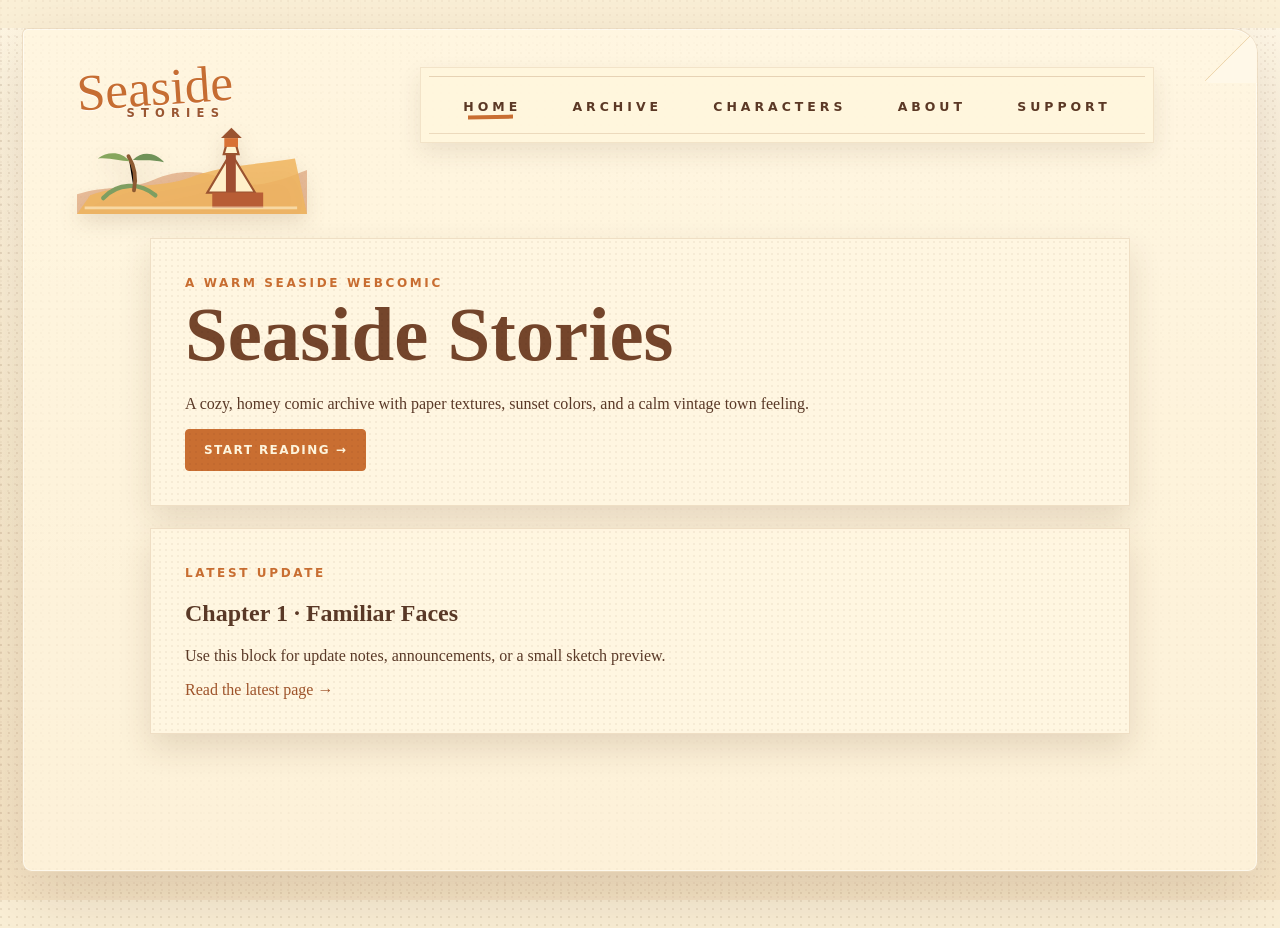
==== index.html @ c540cde9 "Website shell upload added html files and assets folder v1" ====
<!doctype html><html lang="en"><head><meta charset="utf-8"/><meta name="viewport" content="width=device-width, initial-scale=1"/><title>Home - Seaside Stories</title><link rel="stylesheet" href="assets/css/styles.css"/></head><body><!-- Main beige paper container. Everything visible on the page lives inside this frame. -->
  <div class="site-frame"><!-- Shared site header: logo/art, desktop menu, and mobile hamburger menu. -->
    <header class="site-header">
  <div class="brand-block">
    <a class="logo" href="index.html">Seaside<span>STORIES</span></a>
    <img class="brand-art" src="assets/visuals/lighthouse.svg" alt="">
  </div>

  <button class="mobile-menu-toggle" type="button" aria-expanded="false" aria-controls="top-nav">
    <span>Menu</span>
    <i aria-hidden="true"></i>
  </button>

  <nav id="top-nav" class="top-nav" aria-label="Main navigation">
    <a href="index.html" class="active">Home</a>
    <a href="archive.html">Archive</a>
    <a href="characters.html">Characters</a>
    <a href="about.html">About</a>
    <a href="support.html">Support</a>
  </nav>
</header>
<main class="page-shell"><section class="hero-card"><span class="card-kicker">A warm seaside webcomic</span><h1>Seaside Stories</h1><p>A cozy, homey comic archive with paper textures, sunset colors, and a calm vintage town feeling.</p><a class="button" href="comic.html?chapter=1&page=1">Start Reading →</a></section><section class="archive-card"><span class="card-kicker">Latest Update</span><h2>Chapter 1 · Familiar Faces</h2><p>Use this block for update notes, announcements, or a small sketch preview.</p><a href="comic.html?chapter=1&page=3">Read the latest page →</a></section></main></div>  <script src="assets/js/menu.js"></script>
</body></html>
---- assets/css/styles.css ----
/*
  SEASIDE STORIES STYLE SHEET
  ----------------------------
  Edit the colors in :root first. Most of the warm paper/seaside look comes
  from these variables plus the paper texture backgrounds below.

  Main editable areas:
  - :root colors: palette for the whole site
  - body and .site-frame: background paper/container texture
  - .episode-thumb: left sidebar episode sketch icons
  - .top-nav: torn-paper top menu
  - .comic-card, .paper-panel, .note-card: paper cards
*/


:root {
  --ink: #5a3927;
  --ink-soft: #8a623d;
  --muted: #b17a4a;
  --copper: #c96e31;
  --copper-dark: #9f542b;
  --sun: #f3bd64;
  --sand: #f7e7c0;
  --paper: #fff4d7;
  --paper-deep: #f1dbad;
  --sea: #6faaa1;
  --sea-dark: #477d78;
  --cream: #fff8e8;
  --shadow: rgba(82, 48, 25, .18);
  --max: 1420px;
  --nav-height: 76px;
}
* { box-sizing: border-box; }
html {
  min-height: 100%;
  background: #fbf0d7;
}
/* Full-page paper background. Change this if the background feels too busy/light/dark. */
body {
  margin: 0;
  min-height: 100vh;
  font-family: Georgia, 'Times New Roman', serif;
  color: var(--ink);
  overflow-x: hidden;
  background-color: #fbf0d7;
  background-image:
    radial-gradient(circle at 1px 1px, rgba(111, 73, 42, .10) 0 1px, transparent 1.35px),
    radial-gradient(circle at 22% 18%, rgba(255, 244, 215, .62), transparent 30rem),
    linear-gradient(180deg, #fff8e8 0%, #f9ecd0 48%, #f7e6c7 100%);
  background-repeat: repeat, no-repeat, no-repeat;
  background-size: 8px 8px, 100% 100%, 100% 100%;
  background-attachment: scroll, fixed, fixed;
}
body::before {
  content: '';
  position: fixed;
  inset: 0;
  pointer-events: none;
  opacity: .22;
  background-image:
    radial-gradient(circle at 1px 1px, rgba(111, 73, 42, .18) 0 1px, transparent 1.4px),
    linear-gradient(90deg, rgba(115, 78, 43, .05) 1px, transparent 1px),
    linear-gradient(0deg, rgba(115, 78, 43, .035) 1px, transparent 1px);
  background-size: 7px 7px, 72px 72px, 72px 72px;
  mix-blend-mode: multiply;
}
a { color: var(--copper-dark); text-decoration: none; }
a:hover { color: var(--copper); }
button { font: inherit; }
/* Large beige container that holds every page layout. */
.site-frame {
  width: min(var(--max), calc(100% - 44px));
  margin: 28px auto;
  min-height: calc(100vh - 56px);
  position: relative;
  padding: 28px 28px 36px;
  background: rgba(255, 246, 224, .72);
  border: 1px solid rgba(146, 94, 49, .16);
  border-radius: 6px 26px 10px 10px;
  box-shadow: 0 24px 70px rgba(75, 39, 18, .16), inset 0 0 0 1px rgba(255,255,255,.55);
}
.site-frame::after {
  content: '';
  position: absolute;
  right: 0; top: 0;
  width: 54px; height: 54px;
  background: linear-gradient(135deg, transparent 0 49%, rgba(225,191,135,.55) 50%, #fff8e8 51%);
  border-radius: 0 24px 0 8px;
}
.site-header {
  display: grid;
  grid-template-columns: 270px 1fr;
  align-items: start;
  gap: 24px;
  margin-bottom: 24px;
}
.brand-block { position: relative; min-height: 150px; padding: 10px 0 0 26px; }
.logo {
  display: inline-block;
  font-family: 'Brush Script MT', 'Segoe Script', cursive;
  font-size: clamp(2.4rem, 4vw, 4.15rem);
  line-height: .82;
  color: #c66d32;
  transform: rotate(-4deg);
  text-shadow: 0 1px 0 rgba(255,255,255,.8);
}
.logo span { display: block; font: 800 .72rem/1.2 system-ui, sans-serif; letter-spacing: .54em; margin-left: 48px; color: #9a5732; transform: rotate(4deg); }
.brand-art { width: 230px; margin-top: -8px; display:block; filter: drop-shadow(0 8px 10px rgba(99,60,28,.16)); }
/* Desktop top menu. On narrower screens this turns into the hamburger menu. */
.top-nav {
  justify-self: center;
  margin-top: 10px;
  height: var(--nav-height);
  padding: 0 42px;
  display: flex;
  align-items: center;
  justify-content: center;
  gap: clamp(24px, 4vw, 58px);
  position: relative;
  background: rgba(255, 246, 221, .88);
  border: 1px solid rgba(146,94,49,.12);
  box-shadow: 0 10px 22px rgba(82,48,25,.10);
}
.top-nav::before, .top-nav::after { content:''; position:absolute; inset: 8px; border-top:1px solid rgba(156,106,61,.13); border-bottom:1px solid rgba(156,106,61,.10); pointer-events:none; }
.top-nav a { font: 800 .78rem/1 system-ui, sans-serif; letter-spacing: .32em; text-transform: uppercase; color: #5b3825; padding: 27px 0 22px; position: relative; }
.top-nav a.active::after, .top-nav a:hover::after { content:''; position:absolute; left: 8%; right: 14%; bottom: 17px; height: 4px; background: var(--copper); transform: rotate(-1deg); }
.header-actions, .sun-icon { display: none; }
.mobile-menu-toggle {
  display: none;
  justify-self: end;
  align-self: start;
  margin-top: 18px;
  border: 1px solid rgba(201, 110, 49, .45);
  background: rgba(255, 246, 221, .92);
  color: var(--copper-dark);
  padding: 12px 14px;
  border-radius: 4px;
  box-shadow: 0 8px 16px rgba(82,48,25,.10);
  text-transform: uppercase;
  letter-spacing: .12em;
  font: 800 .76rem/1 system-ui, sans-serif;
  cursor: pointer;
  gap: 10px;
  align-items: center;
}
.mobile-menu-toggle i,
.mobile-menu-toggle i::before,
.mobile-menu-toggle i::after {
  display: block;
  width: 18px;
  height: 2px;
  background: var(--copper);
  border-radius: 999px;
  content: '';
  transition: transform .18s ease, opacity .18s ease;
}
.mobile-menu-toggle i { position: relative; }
.mobile-menu-toggle i::before { position: absolute; transform: translateY(-6px); }
.mobile-menu-toggle i::after { position: absolute; transform: translateY(6px); }
.mobile-menu-toggle.is-open i { background: transparent; }
.mobile-menu-toggle.is-open i::before { transform: rotate(45deg); }
.mobile-menu-toggle.is-open i::after { transform: rotate(-45deg); }
.reader-layout { display:grid; grid-template-columns: 292px minmax(0, 1fr) 278px; gap: 28px; align-items:start; }
.paper-panel, .comic-card, .note-card, .comments-card, .options-card, .archive-card, .hero-card, .character-card {
  position: relative;
  background: rgba(255, 247, 226, .90);
  border: 1px solid rgba(153,98,49,.16);
  box-shadow: 0 14px 30px rgba(87,48,22,.14);
}
.paper-panel::before, .comic-card::before, .note-card::before, .comments-card::before, .options-card::before, .archive-card::before, .hero-card::before, .character-card::before {
  content:''; position:absolute; inset:0; pointer-events:none; opacity:.38;
  background-image: radial-gradient(circle, rgba(112,72,42,.16) 0 1px, transparent 1.5px);
  background-size: 6px 6px;
  mix-blend-mode:multiply;
}
.left-sidebar { padding: 26px 18px 24px; min-height: 850px; }
.chapter-kicker, .card-kicker { font: 800 .75rem/1.2 system-ui, sans-serif; letter-spacing:.22em; color: var(--copper); text-transform:uppercase; }
.left-sidebar h1 { font-size: 1.5rem; margin: 12px 0 22px; }
.back-link { display:inline-block; margin-bottom: 24px; font: 600 .9rem system-ui, sans-serif; }
.episode-list { display:grid; gap:8px; padding: 10px; background: rgba(255,236,178,.34); }
.episode-link { display:grid; grid-template-columns: 54px 1fr; gap:12px; align-items:center; padding: 8px; color:var(--ink); }
.episode-link.active { background: rgba(246,200,105,.60); }
/* Small episode icons in the left sidebar. These use `icon` from comic-data.js, not the full comic page. */
.episode-thumb { width:54px; height:44px; object-fit:cover; border: 2px solid #e2c690; background:#f9ecd0; filter: sepia(.15) saturate(.9); box-shadow: 0 2px 4px rgba(83,46,23,.12); }
.episode-no { display:block; font: 800 .7rem system-ui,sans-serif; letter-spacing:.12em; color:#c77a3a; }
.episode-title { display:block; font-size:.95rem; line-height:1.15; }
.sidebar-note { width: 218px; margin: 76px auto 50px; transform: rotate(-3deg); filter: drop-shadow(0 10px 8px rgba(88,51,26,.16)); }
.social-icons { display:flex; justify-content:center; gap:26px; font:800 1.1rem system-ui, sans-serif; color: var(--copper); }
.comic-card { padding: 28px 30px 22px; }
.comic-topbar { display:flex; justify-content:space-between; gap:18px; align-items:flex-start; margin-bottom: 28px; }
.comic-topbar h2 { margin:0; font-size:1.55rem; }
.tiny-star { width:28px; vertical-align:middle; margin-left:8px; }
.reading-mode { display:flex; align-items:center; gap:12px; font: 600 .78rem system-ui, sans-serif; color:var(--ink-soft); }
.segmented { display:inline-flex; border: 2px solid var(--copper); border-radius:4px; overflow:hidden; background:#fff7df; }
.segmented button { border:0; background:transparent; color: var(--copper-dark); padding: 11px 17px; text-transform:uppercase; letter-spacing:.12em; font:800 .75rem system-ui,sans-serif; cursor:pointer; }
.segmented button.active { background: var(--copper); color:#fff5df; }
.comic-reader { max-width: 650px; margin:0 auto; }
.comic-page { display:block; width:100%; margin:0 auto 12px; background:#fff7df; border: 1px solid rgba(151,94,43,.22); box-shadow: 0 3px 0 rgba(188,137,80,.18); }
.page-mode .comic-page:not(:first-child) { display:none; }
.reader-footer { margin: 18px auto 0; max-width:650px; display:grid; gap:12px; padding: 14px 20px; background:rgba(255,247,226,.82); border:1px solid rgba(153,98,49,.14); box-shadow:0 8px 18px rgba(87,48,22,.08); font:700 .9rem system-ui,sans-serif; }
.primary-nav-row { display:grid; grid-template-columns:1fr auto 1fr; align-items:center; gap:12px; }
.primary-nav-row a:last-child { justify-self:end; }
.secondary-nav-row { display:flex; align-items:center; justify-content:center; gap:28px; padding-top:10px; border-top:1px solid rgba(153,98,49,.13); flex-wrap:wrap; }
.secondary-nav-row a { min-width:92px; text-align:center; }
.reader-footer .disabled { opacity:.3; pointer-events:none; }
.right-sidebar { display:grid; gap:18px; }
.note-card { padding: 18px; min-height: 180px; }
.note-card .tape { position:absolute; left:18px; top:-18px; width:88px; transform:rotate(-8deg); }
.postcard { width:100%; display:block; margin-top:10px; filter: drop-shadow(0 5px 6px rgba(82,48,25,.12)); }
.note-quote { position:absolute; left:34px; top:42px; width:160px; font: italic 1rem/1.45 Georgia,serif; color:#765037; transform:rotate(-4deg); }
.options-card, .comments-card { padding:22px; }
.options-card h3, .comments-card h3 { margin:0 0 18px; font:800 .78rem system-ui,sans-serif; letter-spacing:.25em; text-transform:uppercase; }
.option-label { display:block; font-weight:700; margin:14px 0 9px; }
.option-buttons { display:grid; grid-template-columns: 1fr 1fr; gap:10px; }
.outline-button { border:1px solid var(--copper); background:#fff8e5; color:var(--copper-dark); padding:10px 12px; text-transform:uppercase; font:800 .72rem system-ui,sans-serif; letter-spacing:.13em; }
.faux-slider { display:grid; grid-template-columns:auto 1fr auto; align-items:center; gap:12px; color:var(--copper); font-size:1.15rem; }
.faux-slider span:nth-child(2) { height:3px; background:linear-gradient(90deg, var(--copper) 55%, #e8d1a8 55%); position:relative; }
.faux-slider span:nth-child(2)::after { content:''; position:absolute; left:52%; top:50%; width:12px; height:12px; border-radius:50%; background:var(--copper); transform:translate(-50%,-50%); }
.text-size-row { display:flex; justify-content:space-between; align-items:baseline; font:800 1rem system-ui,sans-serif; }
.text-size-row b:nth-child(2){font-size:1.25rem}.text-size-row b:nth-child(3){font-size:1.45rem}
.comment-placeholder { border-top:1px solid rgba(138,98,58,.18); padding-top:14px; color:var(--ink-soft); font: .92rem/1.5 system-ui,sans-serif; }
.login-button { display:block; text-align:center; border:1px solid var(--copper); padding:12px; margin-top:14px; font:800 .82rem system-ui,sans-serif; color:var(--copper-dark); }
.page-shell { max-width: 980px; margin: 0 auto; }
.hero-card, .archive-card { padding: 34px; margin-bottom:22px; }
.hero-card h1, .page-shell h1 { font-size: clamp(2.4rem, 6vw, 4.8rem); color:#74452b; margin:0 0 12px; }
.button { display:inline-flex; align-items:center; justify-content:center; gap:8px; min-height:42px; padding:0 18px; border-radius:4px; border:1px solid var(--copper); background:var(--copper); color:#fff6df; font:800 .75rem system-ui,sans-serif; letter-spacing:.12em; text-transform:uppercase; }
.archive-pages { display:grid; gap:10px; margin-top:15px; }
.archive-pages a { padding:12px 14px; background:rgba(255,238,190,.55); border:1px solid rgba(153,98,49,.12); }
/* Responsive layout: top menu collapses into hamburger and sidebars stack. */
@media (max-width: 1120px) {
  .site-header { grid-template-columns: 1fr auto; align-items:start; }
  .brand-block { min-height: 118px; }
  .brand-art { width: 190px; }
  .mobile-menu-toggle { display: inline-flex; }
  .top-nav {
    grid-column: 1 / -1;
    justify-self: stretch;
    order: 3;
    display: none;
    height: auto;
    margin-top: 0;
    padding: 14px 18px;
    flex-direction: column;
    align-items: stretch;
    gap: 0;
  }
  .top-nav.is-open { display: flex; }
  .top-nav a { padding: 16px 4px; text-align: center; border-bottom: 1px solid rgba(156,106,61,.12); }
  .top-nav a:last-child { border-bottom: 0; }
  .top-nav a.active::after, .top-nav a:hover::after { bottom: 8px; left: 35%; right: 35%; }
  .reader-layout{grid-template-columns:1fr} .left-sidebar,.right-sidebar{min-height:auto} .left-sidebar{order:2}.comic-card{order:1}.right-sidebar{order:3}.episode-list{grid-template-columns:repeat(auto-fit,minmax(180px,1fr))}
}
@media (max-width: 700px) {
  .site-frame{width:100%; margin:0; padding:16px; border-radius:0; border-left:0; border-right:0}
  .comic-topbar{display:grid}.reading-mode{display:block}.segmented{margin-top:8px}.reader-footer{text-align:center} .brand-block{padding-left:0}
}

.characters-page code { background: rgba(255,238,190,.62); padding: .1rem .35rem; border-radius: 4px; color: var(--copper-dark); }
.characters-hero { overflow: hidden; }
.characters-hero::after { content: '✶'; position:absolute; right:34px; top:28px; color:var(--copper); font-size:2.2rem; transform:rotate(14deg); }
.character-grid { display:grid; gap:20px; margin:24px 0 38px; }
.character-card { display:grid; grid-template-columns: 190px 1fr; gap:24px; padding:22px; align-items:start; overflow:hidden; }
.character-card::after { content:''; position:absolute; left:26px; top:-13px; width:84px; height:30px; background:rgba(237,183,91,.55); transform:rotate(-7deg); box-shadow:0 2px 0 rgba(128,80,38,.08); }
.character-card img { width:100%; border:1px solid rgba(153,98,49,.18); background:#fff5dd; box-shadow:0 8px 16px rgba(87,48,22,.10); }
.character-card h2 { margin:8px 0 8px; font-size:1.65rem; }
.character-card p { line-height:1.65; margin:0 0 14px; }
.character-card ul { margin:0; padding-left:18px; line-height:1.7; color:var(--ink-soft); }
@media (max-width: 700px) { .character-card { grid-template-columns:1fr; } .character-card img { max-width:220px; } .primary-nav-row{grid-template-columns:1fr; text-align:center}.primary-nav-row a:last-child{justify-self:center}.secondary-nav-row{gap:14px} }
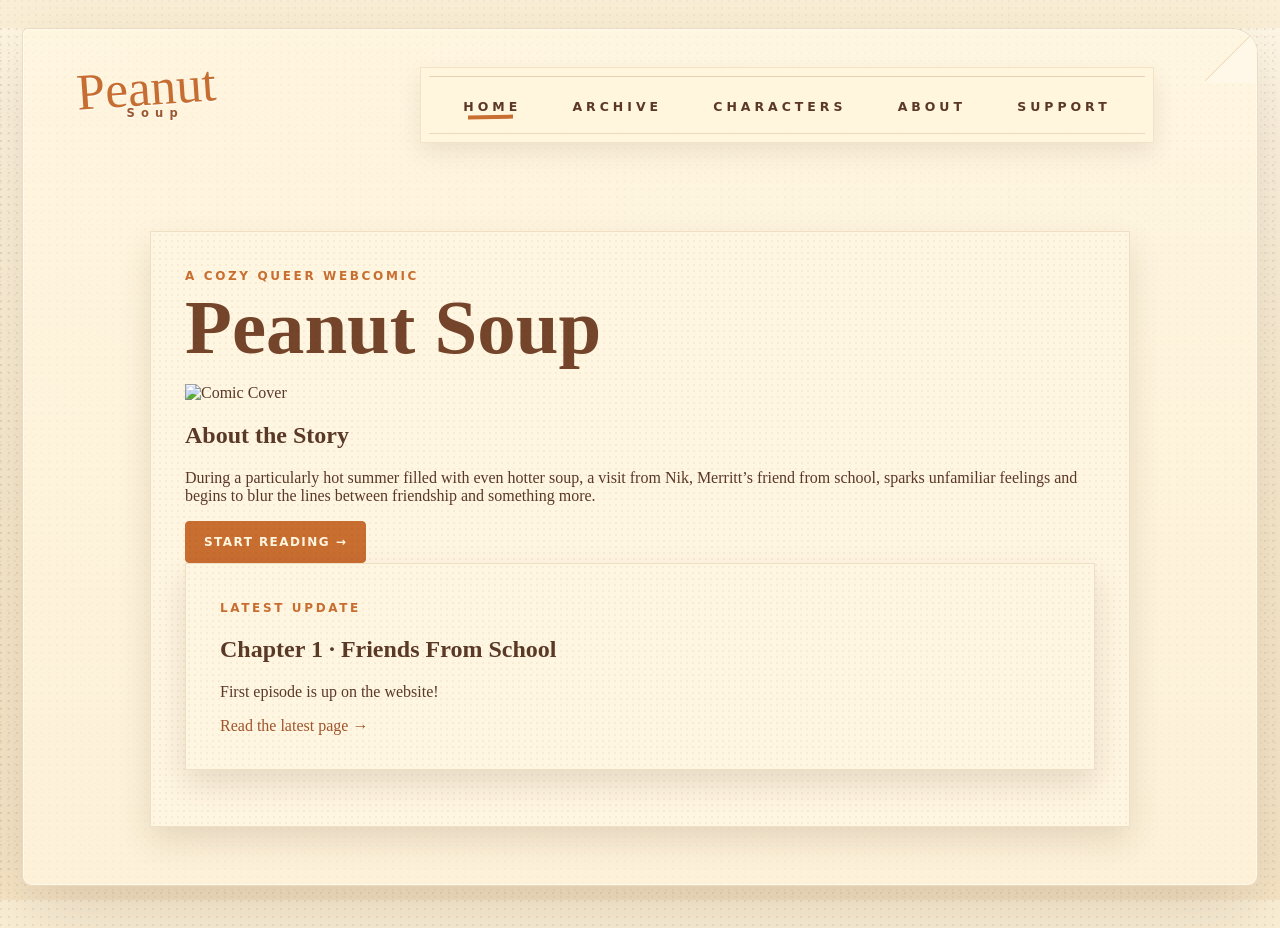
==== commit c1169312: "add index new version" ====
--- a/index.html
+++ b/index.html
@@ -1,9 +1,9 @@
-<!doctype html><html lang="en"><head><meta charset="utf-8"/><meta name="viewport" content="width=device-width, initial-scale=1"/><title>Home - Seaside Stories</title><link rel="stylesheet" href="assets/css/styles.css"/></head><body><!-- Main beige paper container. Everything visible on the page lives inside this frame. -->
+<!doctype html><html lang="en"><head><meta charset="utf-8"/><meta name="viewport" content="width=device-width, initial-scale=1"/><title>Home - Peanut Soup</title><link rel="stylesheet" href="assets/css/styles.css"/></head><body><!-- Main beige paper container. Everything visible on the page lives inside this frame. -->
   <div class="site-frame"><!-- Shared site header: logo/art, desktop menu, and mobile hamburger menu. -->
     <header class="site-header">
   <div class="brand-block">
-    <a class="logo" href="index.html">Seaside<span>STORIES</span></a>
-    <img class="brand-art" src="assets/visuals/lighthouse.svg" alt="">
+    <a class="logo" href="index.html">Peanut<span>Soup</span></a>
+   
   </div>
 
   <button class="mobile-menu-toggle" type="button" aria-expanded="false" aria-controls="top-nav">
@@ -19,5 +19,43 @@
     <a href="support.html">Support</a>
   </nav>
 </header>
-<main class="page-shell"><section class="hero-card"><span class="card-kicker">A warm seaside webcomic</span><h1>Seaside Stories</h1><p>A cozy, homey comic archive with paper textures, sunset colors, and a calm vintage town feeling.</p><a class="button" href="comic.html?chapter=1&page=1">Start Reading →</a></section><section class="archive-card"><span class="card-kicker">Latest Update</span><h2>Chapter 1 · Familiar Faces</h2><p>Use this block for update notes, announcements, or a small sketch preview.</p><a href="comic.html?chapter=1&page=3">Read the latest page →</a></section></main></div>  <script src="assets/js/menu.js"></script>
+<main class="page-shell"><section class="hero-card"><span class="card-kicker">A cozy queer webcomic</span><h1>Peanut Soup</h1>
+  
+  <section class="intro-panel">
+
+    <div class="cover-column">
+        <img src="assets/visuals/main-cover.jpg" 
+             alt="Comic Cover"
+             class="home-cover">
+    </div>
+
+    <div class="story-column">
+      <div class="description-card">
+              <h2>About the Story</h2>
+
+              
+              <p>
+                During a particularly hot summer filled with even hotter soup, a visit from Nik, Merritt’s friend from school, sparks unfamiliar feelings and begins to blur the lines between friendship and something more.
+              </p>
+        
+          </div>
+
+        <a class="button" href="comic.html?chapter=1&page=1">Start Reading →</a></section><section class="archive-card">
+        
+        <span class="card-kicker">Latest Update</span><h2>Chapter 1 · Friends From School</h2>
+        <p>First episode is up on the website!</p>
+        <a href="comic.html?chapter=1&page=3">Read the latest page →</a>
+      </section>
+    </main></div>  <script src="assets/js/menu.js"></script>
+
+
+       </div>
+
+   
+
+</section>
+
+  
+  
+
 </body></html>
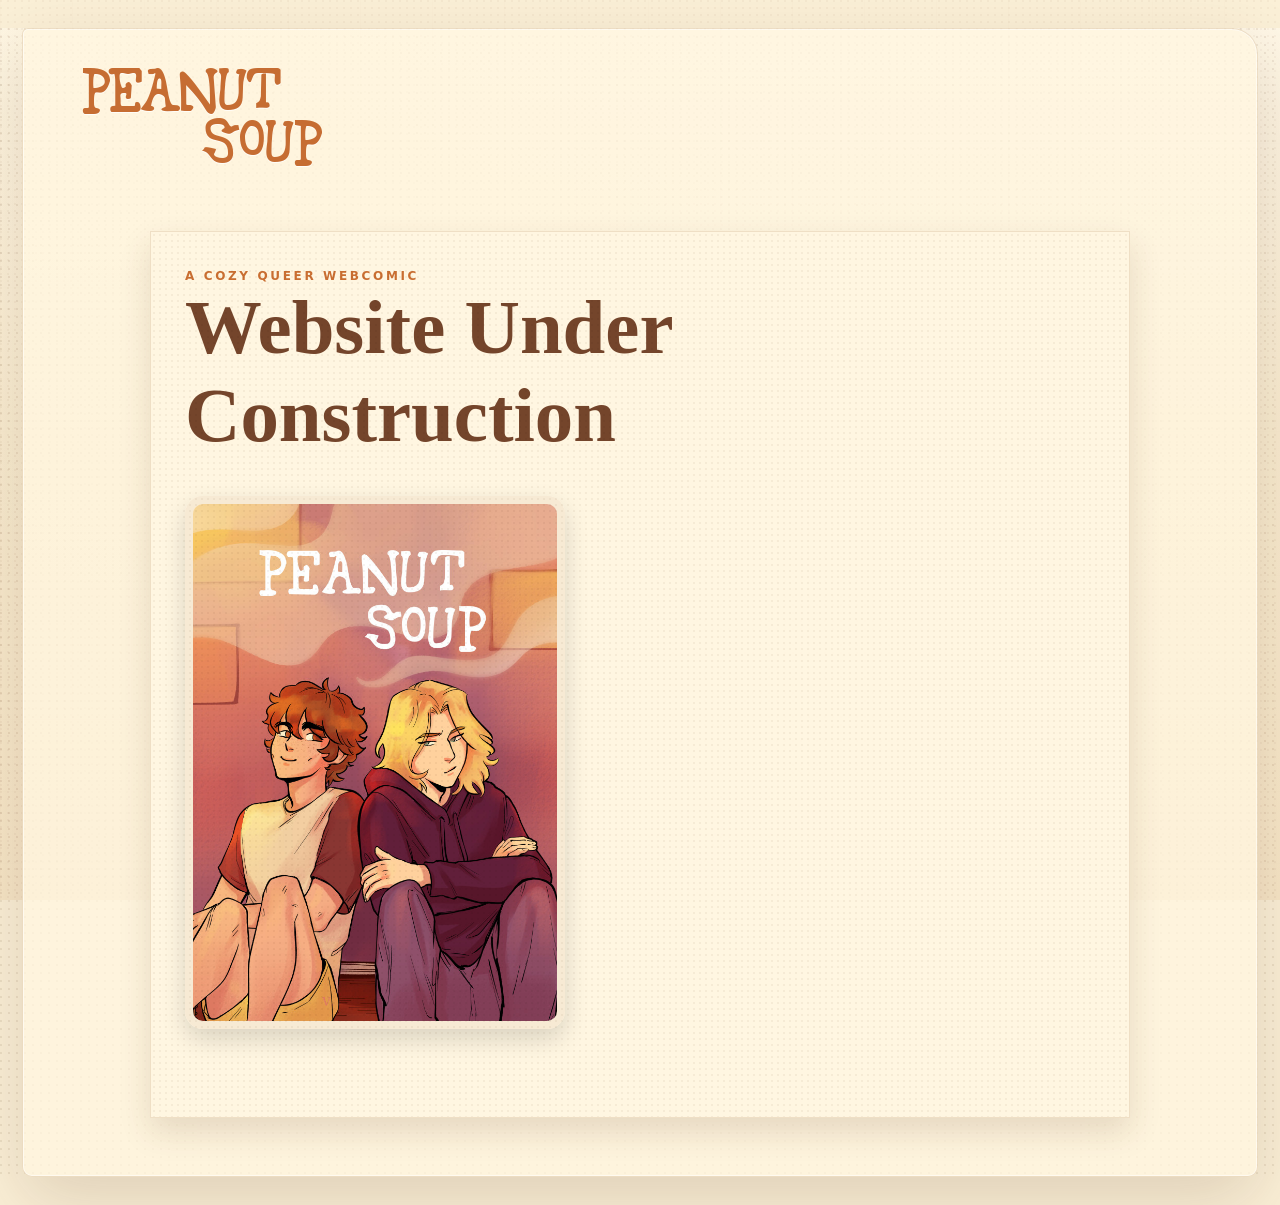
==== commit 23c5ebb8: "add index save, WIP index, update chara list 2" ====
--- a/index.html
+++ b/index.html
@@ -6,20 +6,10 @@
    
   </div>
 
-  <button class="mobile-menu-toggle" type="button" aria-expanded="false" aria-controls="top-nav">
-    <span>Menu</span>
-    <i aria-hidden="true"></i>
-  </button>
+ 
 
-  <nav id="top-nav" class="top-nav" aria-label="Main navigation">
-    <a href="index.html" class="active">Home</a>
-    <a href="archive.html">Archive</a>
-    <a href="characters.html">Characters</a>
-    <a href="about.html">About</a>
-    <a href="support.html">Support</a>
-  </nav>
 </header>
-<main class="page-shell"><section class="hero-card"><span class="card-kicker">A cozy queer webcomic</span><h1>Peanut Soup</h1>
+<main class="page-shell"><section class="hero-card"><span class="card-kicker">A cozy queer webcomic</span><h1>Website Under Construction</h1>
   
   <section class="intro-panel">
 
@@ -27,29 +17,7 @@
         <img src="assets/visuals/main-cover.jpg" 
              alt="Comic Cover"
              class="home-cover">
-    </div>
-
-    <div class="story-column">
-      <div class="description-card">
-              <h2>About the Story</h2>
-
-              
-              <p>
-                During a particularly hot summer filled with even hotter soup, a visit from Nik, Merritt’s friend from school, sparks unfamiliar feelings and begins to blur the lines between friendship and something more.
-              </p>
-        
-          </div>
-
-        <a class="button" href="comic.html?chapter=1&page=1">Start Reading →</a></section><section class="archive-card">
-        
-        <span class="card-kicker">Latest Update</span><h2>Chapter 1 · Friends From School</h2>
-        <p>First episode is up on the website!</p>
-        <a href="comic.html?chapter=1&page=3">Read the latest page →</a>
-      </section>
-    </main></div>  <script src="assets/js/menu.js"></script>
-
-
-       </div>
+    
 
    
 
--- a/assets/css/styles.css
+++ b/assets/css/styles.css
@@ -1,5 +1,5 @@
 /*
-  SEASIDE STORIES STYLE SHEET
+  STYLE SHEET
   ----------------------------
   Edit the colors in :root first. Most of the warm paper/seaside look comes
   from these variables plus the paper texture backgrounds below.
@@ -11,6 +11,95 @@
   - .top-nav: torn-paper top menu
   - .comic-card, .paper-panel, .note-card: paper cards
 */
+
+@font-face {
+  font-family: 'LogoFont';
+  src: url('../fonts/42______.TTF') format('truetype');
+    font-weight: normal;
+     font-style: normal;
+}
+
+/* home page */
+
+.home-cover {
+    display: block;
+    width: min(100%, 520px);
+    margin: 24px auto;
+    border: 10px solid #fff4df;
+    border-radius: 18px;
+    box-shadow: 0 18px 35px rgba(96, 55, 28, 0.22);
+}
+
+.intro-panel {
+    display: flex;
+    gap: 32px;
+    align-items: flex-start;
+    margin: 0px auto 30px;
+}
+
+.cover-column {
+    flex: 0 0 380px;
+}
+
+.home-cover {
+    width: 100%;
+    display: block;
+
+    border-radius: 18px;
+
+    border: 8px solid #f7ead4;
+
+    box-shadow:
+        0 10px 25px rgba(0,0,0,.15);
+}
+
+
+.description-card {
+    flex: 1;
+
+    background: #f8eedc;
+
+    border-radius: 18px;
+
+    padding: 24px;
+
+    border: 2px solid rgba(139,94,60,.15);
+
+    margin: 30px 0px;
+
+    line-height: 1.5;
+
+    box-shadow:
+        0 8px 18px rgba(80,50,20,.08);
+}
+
+.description-card {
+    position: relative;
+}
+
+
+.description-card::before {
+    content: "";
+
+    position: absolute;
+
+    top: -12px;
+    right: 30px;
+
+    width: 80px;
+    height: 24px;
+
+    background: rgba(223,189,134,.7);
+
+    transform: rotate(3deg);
+
+    border-radius: 4px;
+}
+
+
+
+
+
 
 
 :root {
@@ -79,14 +168,8 @@
   border-radius: 6px 26px 10px 10px;
   box-shadow: 0 24px 70px rgba(75, 39, 18, .16), inset 0 0 0 1px rgba(255,255,255,.55);
 }
-.site-frame::after {
-  content: '';
-  position: absolute;
-  right: 0; top: 0;
-  width: 54px; height: 54px;
-  background: linear-gradient(135deg, transparent 0 49%, rgba(225,191,135,.55) 50%, #fff8e8 51%);
-  border-radius: 0 24px 0 8px;
-}
+
+
 .site-header {
   display: grid;
   grid-template-columns: 270px 1fr;
@@ -97,14 +180,21 @@
 .brand-block { position: relative; min-height: 150px; padding: 10px 0 0 26px; }
 .logo {
   display: inline-block;
-  font-family: 'Brush Script MT', 'Segoe Script', cursive;
+  font-family: 'LogoFont','Brush Script MT', 'Segoe Script', cursive;
   font-size: clamp(2.4rem, 4vw, 4.15rem);
   line-height: .82;
   color: #c66d32;
-  transform: rotate(-4deg);
+  /* transform: rotate(-4deg); */
   text-shadow: 0 1px 0 rgba(255,255,255,.8);
 }
-.logo span { display: block; font: 800 .72rem/1.2 system-ui, sans-serif; letter-spacing: .54em; margin-left: 48px; color: #9a5732; transform: rotate(4deg); }
+.logo span {
+    display: block;
+    font-size: clamp(2.4rem, 4vw, 4.15rem);
+    line-height: 1.2;
+    font-family: 'LogoFont','Brush Script MT', 'Segoe Script', cursive;
+    margin-left: 125px;
+    color: #c66d32;}
+
 .brand-art { width: 230px; margin-top: -8px; display:block; filter: drop-shadow(0 8px 10px rgba(99,60,28,.16)); }
 /* Desktop top menu. On narrower screens this turns into the hamburger menu. */
 .top-nav {
@@ -250,6 +340,20 @@
   .top-nav a.active::after, .top-nav a:hover::after { bottom: 8px; left: 35%; right: 35%; }
   .reader-layout{grid-template-columns:1fr} .left-sidebar,.right-sidebar{min-height:auto} .left-sidebar{order:2}.comic-card{order:1}.right-sidebar{order:3}.episode-list{grid-template-columns:repeat(auto-fit,minmax(180px,1fr))}
 }
+
+@media (max-width: 900px) {
+
+    .intro-panel {
+        flex-direction: column;
+    }
+
+    .cover-column {
+        flex: none;
+        width: 100%;
+    }
+
+}
+
 @media (max-width: 700px) {
   .site-frame{width:100%; margin:0; padding:16px; border-radius:0; border-left:0; border-right:0}
   .comic-topbar{display:grid}.reading-mode{display:block}.segmented{margin-top:8px}.reader-footer{text-align:center} .brand-block{padding-left:0}
